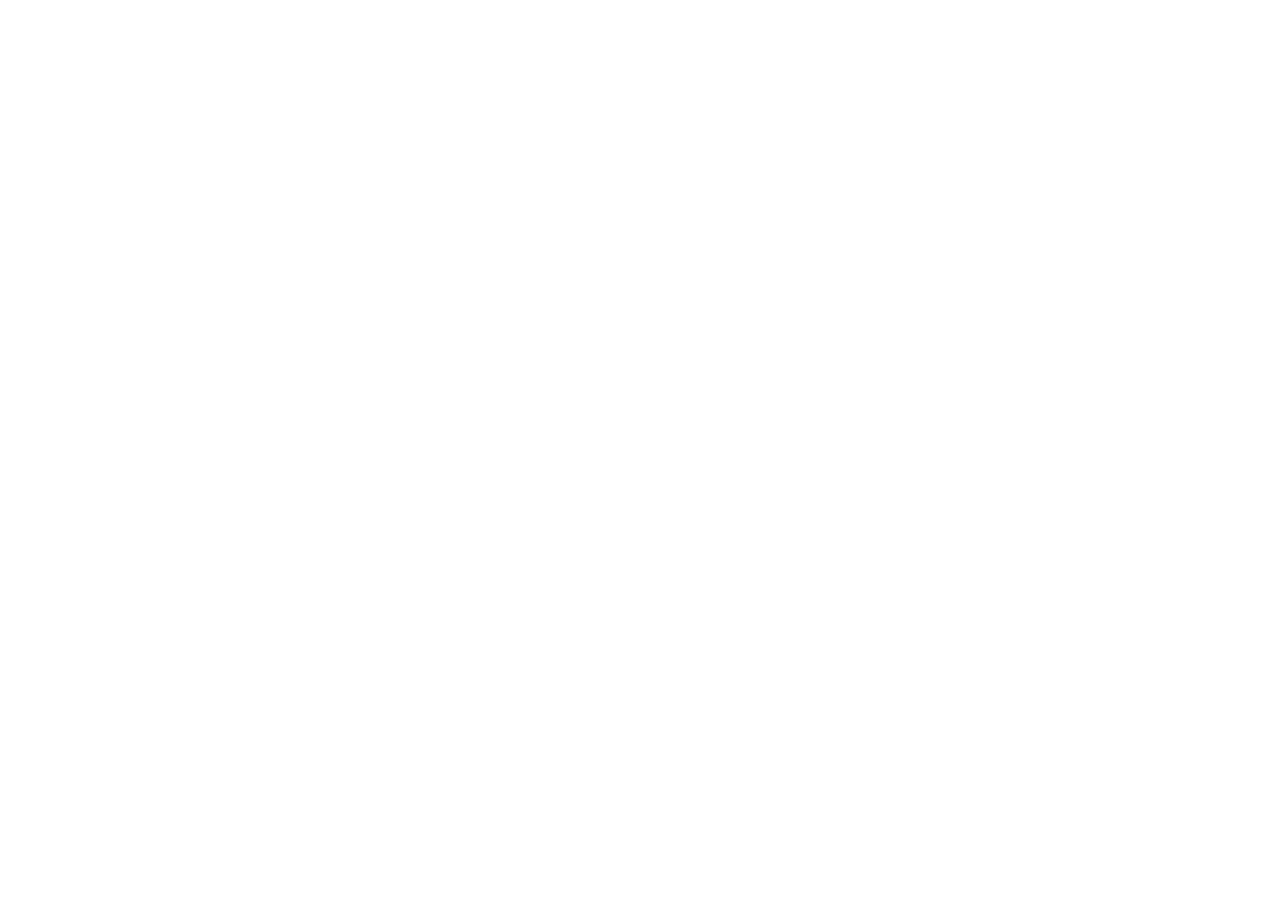
==== app.html @ 8365443c "Adição da pasta imagens | Configuração da captação de altura e largura do navegador" ====
<!DOCTYPE html>
<html lang="pt-br">
<head>
    <meta charset="UTF-8">
    <meta http-equiv="X-UA-Compatible" content="IE=edge">
    <meta name="viewport" content="width=device-width, initial-scale=1.0">
    <title>Mata mosquito</title>

    <script src="jogo.js"></script>
</head>
<body onresize="ajustaTamanhoPalcoJogo()">
    
</body>
</html>
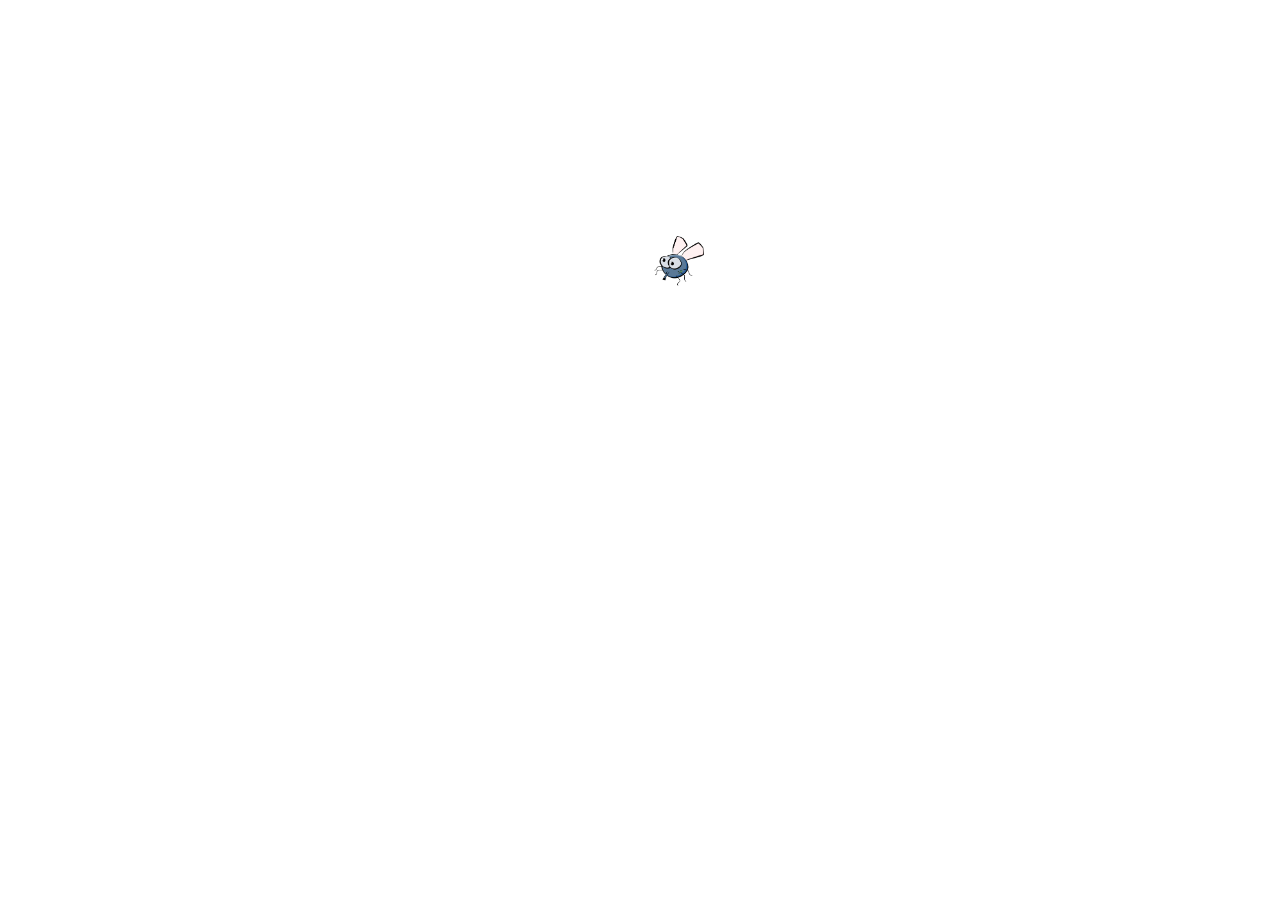
==== commit c69f7001: "Configuração randômica da imagem (mosca)" ====
--- a/app.html
+++ b/app.html
@@ -6,9 +6,13 @@
     <meta name="viewport" content="width=device-width, initial-scale=1.0">
     <title>Mata mosquito</title>
 
+    <link rel="stylesheet" href="style.css">
     <script src="jogo.js"></script>
 </head>
 <body onresize="ajustaTamanhoPalcoJogo()">
-    
+
+    <script>
+        posicaoRandomica()
+    </script>
 </body>
 </html>--- a/style.css
+++ b/style.css
@@ -0,0 +1,4 @@
+.mosquito1 {
+    width: 50px;
+    height: 50px;
+}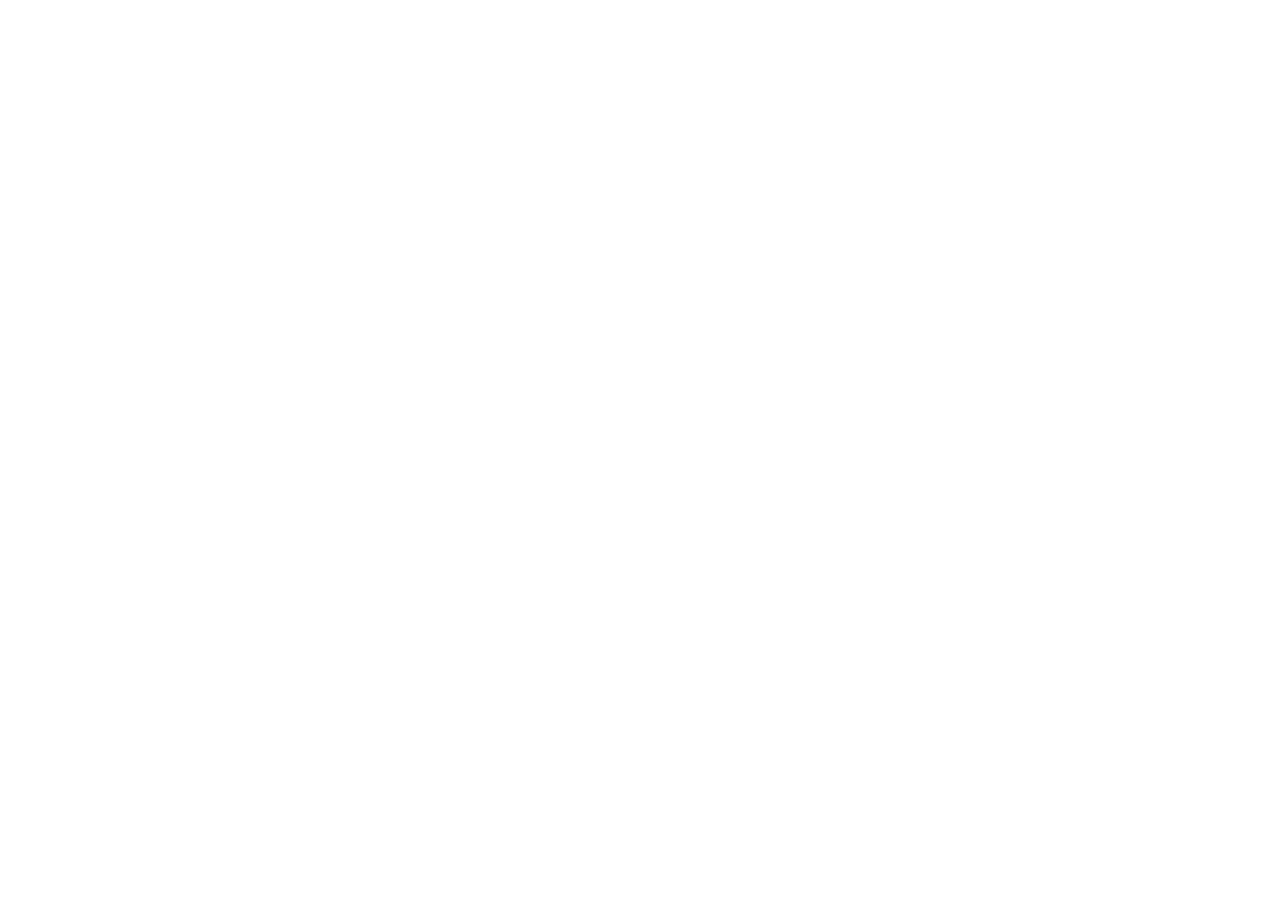
==== commit 03ad4840: "Criação e remoção de mosquitos" ====
--- a/app.html
+++ b/app.html
@@ -12,7 +12,9 @@
 <body onresize="ajustaTamanhoPalcoJogo()">
 
     <script>
-        posicaoRandomica()
+        setInterval (function (){       
+            posicaoRandomica()     
+        },1000)
     </script>
 </body>
 </html>--- a/style.css
+++ b/style.css
@@ -1,4 +1,22 @@
 .mosquito1 {
     width: 50px;
     height: 50px;
+}
+
+.mosquito2 {
+    width: 70px;
+    height: 70px;
+}
+
+.mosquito3 {
+    width: 90px;
+    height: 90px;
+}
+
+.ladoA {
+    transform: scaleX(1);
+}
+
+.ladoB {
+    transform: scaleX(-1);
 }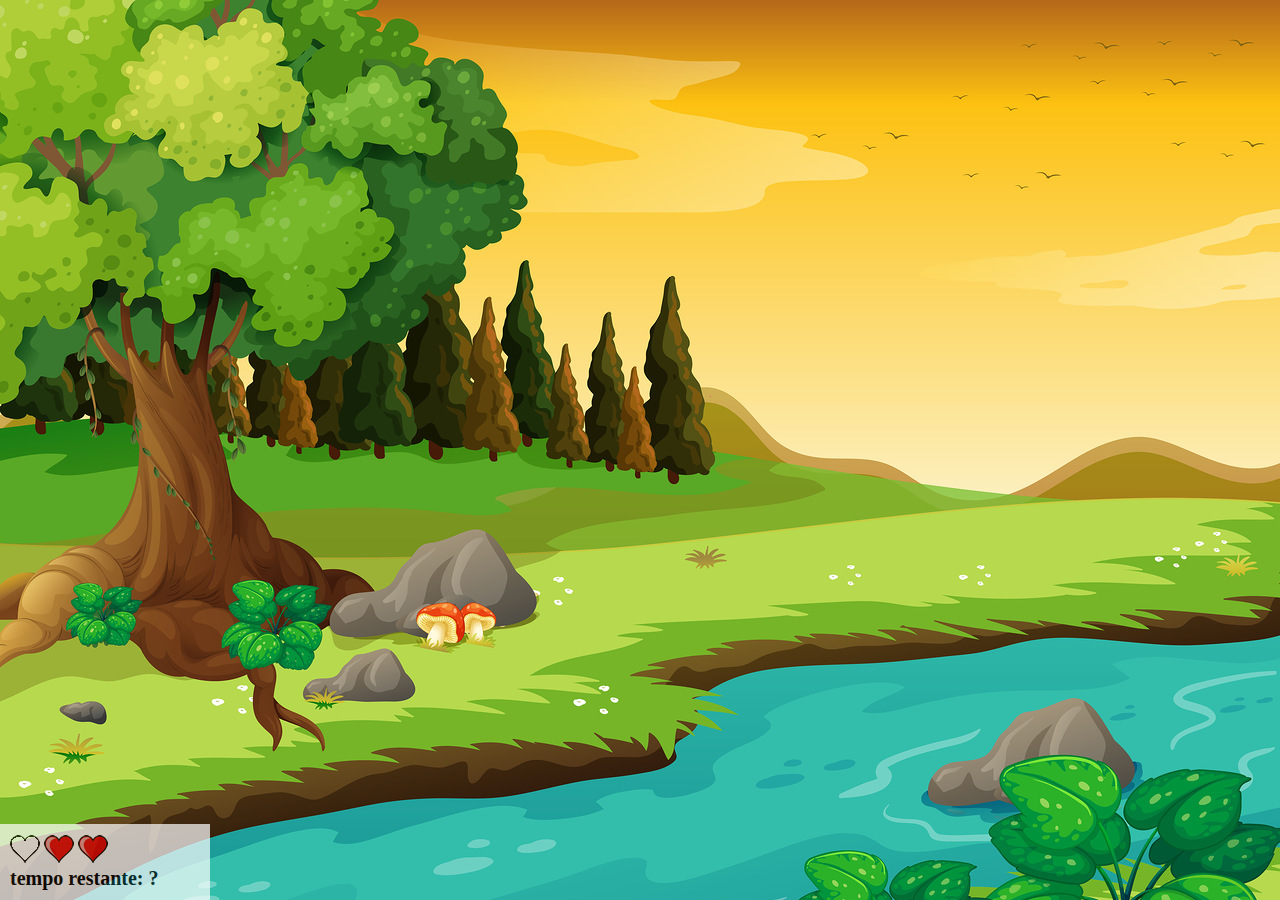
==== commit 20f49f13: "Configuração de painel" ====
--- a/app.html
+++ b/app.html
@@ -11,6 +11,17 @@
 </head>
 <body onresize="ajustaTamanhoPalcoJogo()">
 
+    <div class="painel">
+        <div class="vidas">
+            <img src="imagens/coracao_vazio.png" alt="Coração vazio">
+            <img src="imagens/coracao_cheio.png" alt="Coração vazio">
+            <img src="imagens/coracao_cheio.png" alt="Coração vazio">
+        </div>
+        <div class="cronometro">
+            tempo restante: ?
+        </div>
+    </div>
+
     <script>
         setInterval (function (){       
             posicaoRandomica()     
--- a/style.css
+++ b/style.css
@@ -1,3 +1,29 @@
+body {
+    background-image: url(imagens/bg.jpg);
+    background-repeat: no-repeat;
+}
+
+.painel {
+    position: absolute;
+    width: 190px;
+    padding: 10px;
+    left: 0px;
+    bottom: 0px;
+    border-top: solid 1px #fff;
+    background-color: #fff;
+    opacity: 0.7;
+}
+
+.vidas {
+    float: left;
+}
+
+.cronometro {
+    float: left;
+    font-size: 20px;
+    font-weight: bold;
+}
+
 .mosquito1 {
     width: 50px;
     height: 50px;
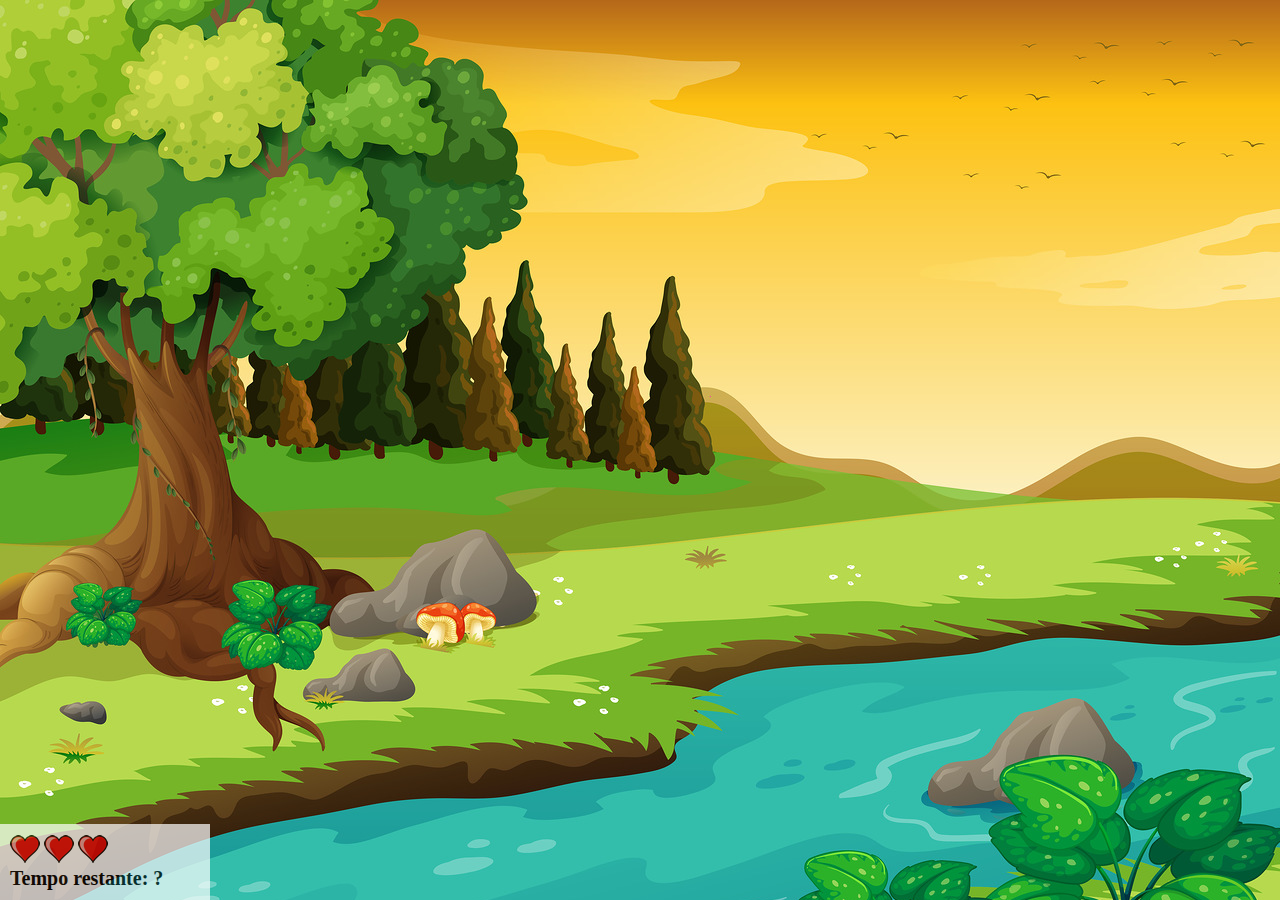
==== commit 26f240e3: "Controlando pontos de vida" ====
--- a/app.html
+++ b/app.html
@@ -13,12 +13,12 @@
 
     <div class="painel">
         <div class="vidas">
-            <img src="imagens/coracao_vazio.png" alt="Coração vazio">
-            <img src="imagens/coracao_cheio.png" alt="Coração vazio">
-            <img src="imagens/coracao_cheio.png" alt="Coração vazio">
+            <img id="v1" src="imagens/coracao_cheio.png" alt="Coração vazio">
+            <img id="v2" src="imagens/coracao_cheio.png" alt="Coração vazio">
+            <img id="v3" src="imagens/coracao_cheio.png" alt="Coração vazio">
         </div>
         <div class="cronometro">
-            tempo restante: ?
+            Tempo restante: ?
         </div>
     </div>
 
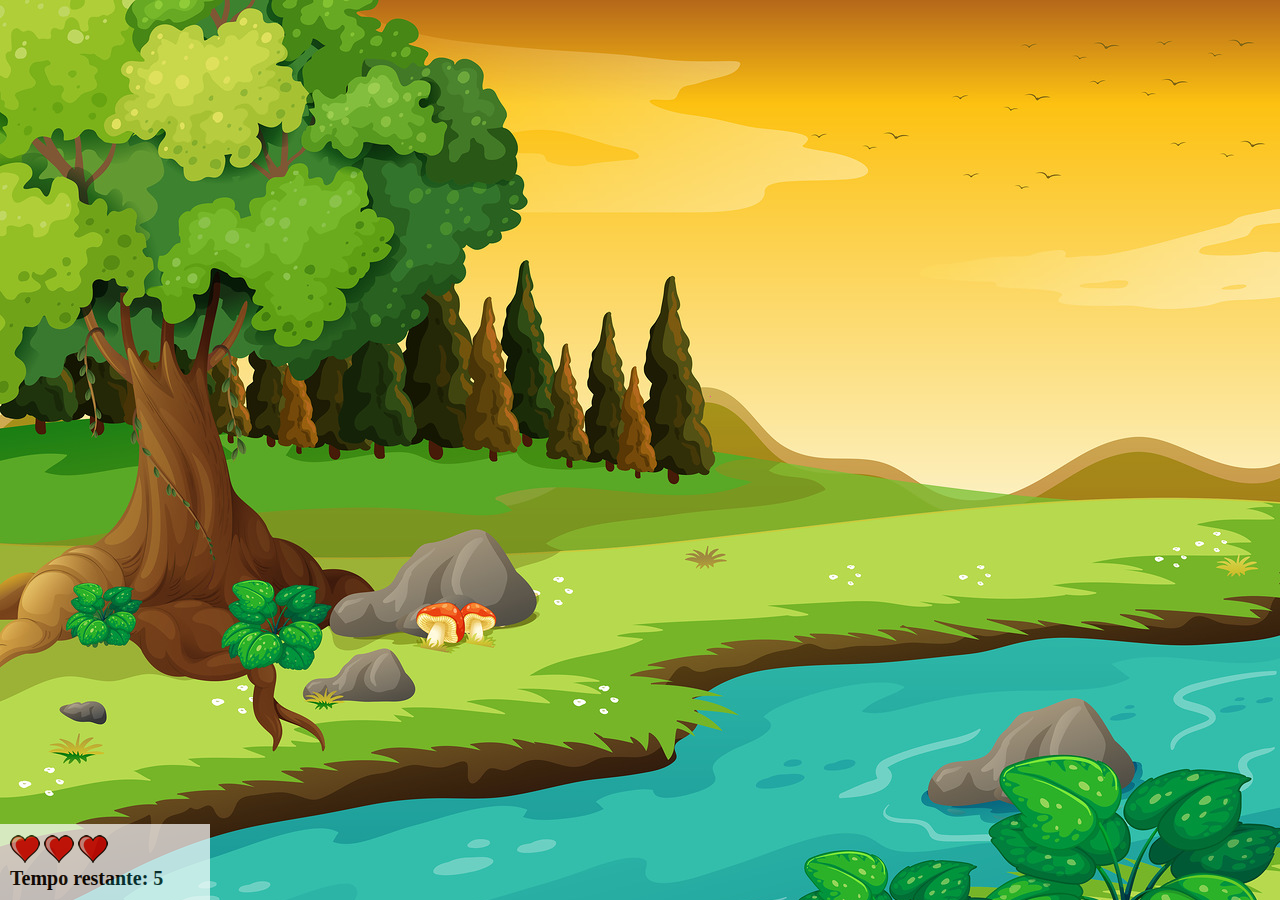
==== commit 5c4fee4a: "Configuração avançada game over" ====
--- a/app.html
+++ b/app.html
@@ -18,12 +18,14 @@
             <img id="v3" src="imagens/coracao_cheio.png" alt="Coração vazio">
         </div>
         <div class="cronometro">
-            Tempo restante: ?
+            Tempo restante: <span id="cronometro"></span>
         </div>
     </div>
 
     <script>
-        setInterval (function (){       
+        document.getElementById('cronometro').innerHTML = tempo
+
+        var criaMosca = setInterval (function (){       
             posicaoRandomica()     
         },1000)
     </script>
